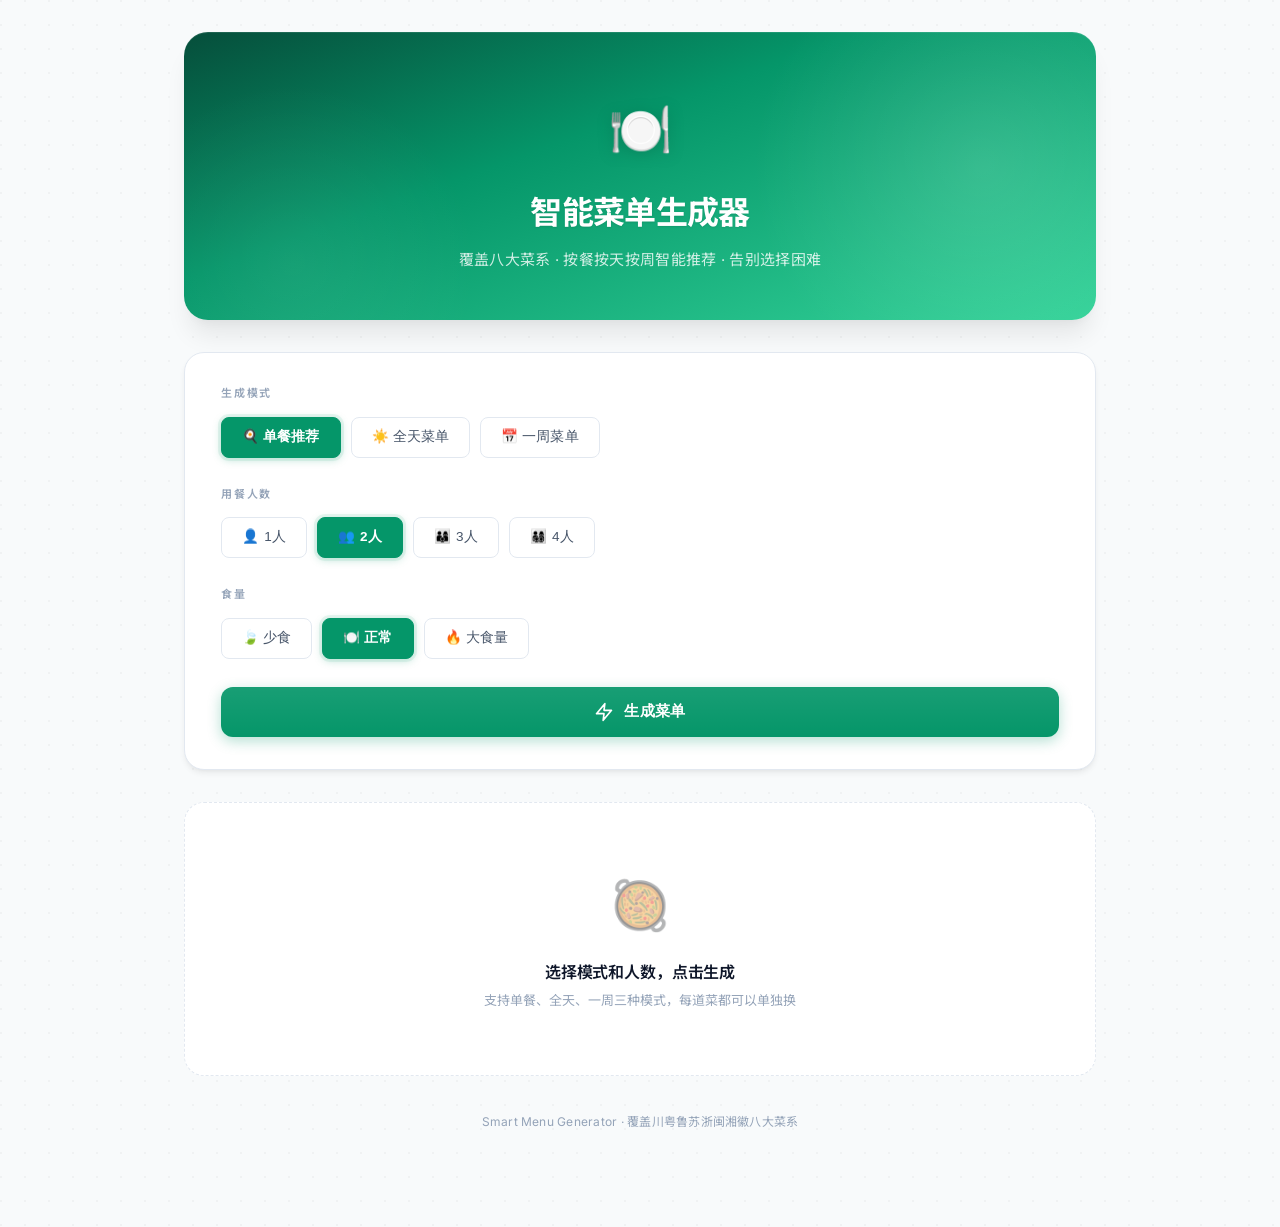
==== frontend-user/index.html @ bfdf1e1b "1713" ====
<!DOCTYPE html>
<html lang="zh-CN">
<head>
  <meta charset="UTF-8">
  <meta name="viewport" content="width=device-width, initial-scale=1.0">
  <meta name="description" content="智能菜单生成器 - 按餐、按天、按周自动生成中式菜单">
  <title>智能菜单生成器 | Smart Menu Generator</title>
  <link rel="icon" href="data:image/svg+xml,<svg xmlns='http://www.w3.org/2000/svg' viewBox='0 0 100 100'><text y='.9em' font-size='90'>🍽️</text></svg>">
  <link rel="stylesheet" href="css/style.css">
</head>
<body>

  <!-- Toast 容器 -->
  <div id="toast-container" role="alert" aria-live="polite"></div>

  <div class="app-container">

    <!-- 头部 -->
    <header class="app-header">
      <div class="app-logo">🍽️</div>
      <h1 class="app-title">智能菜单生成器</h1>
      <p class="app-subtitle">覆盖八大菜系 · 按餐按天按周智能推荐 · 告别选择困难</p>
    </header>

    <!-- 控制面板 -->
    <section class="control-panel" aria-label="菜单设置">

      <!-- 生成模式 -->
      <div class="control-group">
        <label class="control-label">生成模式</label>
        <div class="btn-group" role="radiogroup" aria-label="选择生成模式">
          <button class="mode-btn" data-mode="meal" role="radio" aria-checked="false">
            🍳 单餐推荐
          </button>
          <button class="mode-btn" data-mode="day" role="radio" aria-checked="false">
            ☀️ 全天菜单
          </button>
          <button class="mode-btn" data-mode="week" role="radio" aria-checked="false">
            📅 一周菜单
          </button>
        </div>
      </div>

      <!-- 用餐人数 -->
      <div class="control-group">
        <label class="control-label">用餐人数</label>
        <div class="btn-group" role="radiogroup" aria-label="选择用餐人数">
          <button class="people-btn" data-people="1" role="radio" aria-checked="false">
            <span class="people-icon">👤</span>1人
          </button>
          <button class="people-btn" data-people="2" role="radio" aria-checked="false">
            <span class="people-icon">👥</span>2人
          </button>
          <button class="people-btn" data-people="3" role="radio" aria-checked="false">
            <span class="people-icon">👨‍👩‍👦</span>3人
          </button>
          <button class="people-btn" data-people="4" role="radio" aria-checked="false">
            <span class="people-icon">👨‍👩‍👧‍👦</span>4人
          </button>
        </div>
      </div>

      <!-- 食量选择 -->
      <div class="control-group">
        <label class="control-label">食量</label>
        <div class="btn-group" role="radiogroup" aria-label="选择食量">
          <button class="appetite-btn" data-appetite="small" role="radio" aria-checked="false">
            🍃 少食
          </button>
          <button class="appetite-btn" data-appetite="normal" role="radio" aria-checked="false">
            🍽️ 正常
          </button>
          <button class="appetite-btn" data-appetite="large" role="radio" aria-checked="false">
            🔥 大食量
          </button>
        </div>
      </div>

      <!-- 生成按钮 -->
      <div class="control-group">
        <button class="btn-generate" id="btn-generate" aria-label="生成菜单">
          <svg width="20" height="20" viewBox="0 0 24 24" fill="none" stroke="currentColor" stroke-width="2" stroke-linecap="round" stroke-linejoin="round">
            <polygon points="13 2 3 14 12 14 11 22 21 10 12 10 13 2"/>
          </svg>
          生成菜单
        </button>
      </div>

    </section>

    <!-- 结果区域 -->
    <main id="result-area" aria-label="菜单结果">
      <div class="empty-state">
        <div class="empty-state-icon">🥘</div>
        <div class="empty-state-title">选择模式和人数，点击生成</div>
        <div class="empty-state-desc">支持单餐、全天、一周三种模式，每道菜都可以单独换</div>
      </div>
    </main>

    <!-- 页脚 -->
    <footer class="app-footer">
      <p>Smart Menu Generator · 覆盖川粤鲁苏浙闽湘徽八大菜系</p>
    </footer>

  </div>

  <!-- JS 模块按依赖顺序加载 -->
  <script src="js/data.js"></script>
  <script src="js/generator.js"></script>
  <script src="js/ui.js"></script>
  <script src="js/app.js"></script>

</body>
</html>
---- frontend-user/css/style.css ----
/* ========================================
   Smart Menu Generator
   Design Language: Linear / Vercel / Notion
   ======================================== */

@import url('https://fonts.googleapis.com/css2?family=Inter:wght@400;500;600;700&family=Noto+Sans+SC:wght@400;500;600;700&display=swap');

:root {
  /* 主色 - 深沉翡翠绿 */
  --color-primary: #059669;
  --color-primary-hover: #047857;
  --color-primary-subtle: rgba(5, 150, 105, 0.08);
  --color-primary-muted: rgba(5, 150, 105, 0.15);

  /* 中性色 */
  --color-bg-base: #f8fafb;
  --color-bg-elevated: #ffffff;
  --color-bg-sunken: #f1f5f9;
  --color-bg-overlay: rgba(255, 255, 255, 0.72);

  /* 文字 */
  --color-text-primary: #0f172a;
  --color-text-secondary: #475569;
  --color-text-tertiary: #94a3b8;
  --color-text-inverse: #ffffff;

  /* 边框 */
  --color-border: #e2e8f0;
  --color-border-subtle: #f1f5f9;
  --color-border-focus: var(--color-primary);

  /* 语义色 */
  --color-success: #10b981;
  --color-error: #f43f5e;
  --color-warning: #f59e0b;
  --color-info: #3b82f6;

  /* 标签色 */
  --color-tag-warm: #fef3c7;
  --color-tag-warm-text: #b45309;
  --color-tag-cool: #e0f2fe;
  --color-tag-cool-text: #0369a1;

  /* 阴影 - 精细分层 */
  --shadow-xs: 0 1px 2px rgba(0, 0, 0, 0.04);
  --shadow-sm: 0 1px 3px rgba(0, 0, 0, 0.06), 0 1px 2px rgba(0, 0, 0, 0.04);
  --shadow-md: 0 4px 6px -1px rgba(0, 0, 0, 0.07), 0 2px 4px -2px rgba(0, 0, 0, 0.05);
  --shadow-lg: 0 10px 15px -3px rgba(0, 0, 0, 0.08), 0 4px 6px -4px rgba(0, 0, 0, 0.04);
  --shadow-xl: 0 20px 25px -5px rgba(0, 0, 0, 0.08), 0 8px 10px -6px rgba(0, 0, 0, 0.04);
  --shadow-glow: 0 0 0 3px var(--color-primary-subtle);
  --shadow-card-hover: 0 8px 25px -5px rgba(0, 0, 0, 0.1), 0 4px 10px -4px rgba(0, 0, 0, 0.06);

  /* 圆角 */
  --radius-sm: 8px;
  --radius-md: 12px;
  --radius-lg: 16px;
  --radius-xl: 20px;
  --radius-2xl: 24px;
  --radius-full: 9999px;

  /* 动效 */
  --ease-out: cubic-bezier(0.16, 1, 0.3, 1);
  --ease-spring: cubic-bezier(0.34, 1.56, 0.64, 1);
  --duration-fast: 150ms;
  --duration-normal: 250ms;
  --duration-slow: 400ms;
}

/* ========================================
   Reset & Base
   ======================================== */

*, *::before, *::after {
  margin: 0;
  padding: 0;
  box-sizing: border-box;
}

html {
  font-size: 16px;
  -webkit-font-smoothing: antialiased;
  -moz-osx-font-smoothing: grayscale;
  text-rendering: optimizeLegibility;
}

body {
  font-family: 'Inter', 'Noto Sans SC', -apple-system, BlinkMacSystemFont,
    'Segoe UI', 'PingFang SC', 'Hiragino Sans GB', 'Microsoft YaHei', sans-serif;
  background: var(--color-bg-base);
  color: var(--color-text-primary);
  line-height: 1.6;
  min-height: 100vh;
  /* 微妙的网格纹理背景 */
  background-image:
    radial-gradient(circle at 1px 1px, rgba(0,0,0,0.03) 1px, transparent 0);
  background-size: 24px 24px;
}

/* ========================================
   Layout
   ======================================== */

.app-container {
  max-width: 960px;
  margin: 0 auto;
  padding: 32px 24px 80px;
}

/* ========================================
   Header - Hero 风格
   ======================================== */

.app-header {
  text-align: center;
  padding: 56px 32px 48px;
  background: linear-gradient(160deg, #064e3b 0%, #059669 40%, #34d399 100%);
  border-radius: var(--radius-2xl);
  margin-bottom: 32px;
  box-shadow: var(--shadow-xl), inset 0 1px 0 rgba(255,255,255,0.1);
  position: relative;
  overflow: hidden;
  isolation: isolate;
}

/* 装饰性光晕 */
.app-header::before {
  content: '';
  position: absolute;
  top: -40%;
  right: -15%;
  width: 500px;
  height: 500px;
  background: radial-gradient(circle, rgba(255,255,255,0.12) 0%, transparent 65%);
  border-radius: 50%;
  z-index: 0;
  animation: float 8s ease-in-out infinite;
}

.app-header::after {
  content: '';
  position: absolute;
  bottom: -50%;
  left: -10%;
  width: 400px;
  height: 400px;
  background: radial-gradient(circle, rgba(255,255,255,0.06) 0%, transparent 65%);
  border-radius: 50%;
  z-index: 0;
  animation: float 10s ease-in-out infinite reverse;
}

@keyframes float {
  0%, 100% { transform: translateY(0); }
  50% { transform: translateY(-20px); }
}

.app-logo {
  font-size: 52px;
  margin-bottom: 16px;
  position: relative;
  z-index: 1;
  filter: drop-shadow(0 2px 8px rgba(0,0,0,0.15));
}

.app-title {
  font-size: 32px;
  font-weight: 700;
  color: #fff;
  margin-bottom: 10px;
  letter-spacing: -0.02em;
  position: relative;
  z-index: 1;
  text-shadow: 0 1px 2px rgba(0,0,0,0.1);
}

.app-subtitle {
  font-size: 15px;
  color: rgba(255,255,255,0.8);
  font-weight: 400;
  position: relative;
  z-index: 1;
  letter-spacing: 0.02em;
}

/* ========================================
   Control Panel - 玻璃态卡片
   ======================================== */

.control-panel {
  background: var(--color-bg-elevated);
  border-radius: var(--radius-xl);
  padding: 32px 36px;
  margin-bottom: 32px;
  box-shadow: var(--shadow-md);
  border: 1px solid var(--color-border);
  backdrop-filter: blur(20px);
  -webkit-backdrop-filter: blur(20px);
}

.control-group {
  margin-bottom: 28px;
}

.control-group:last-child {
  margin-bottom: 0;
}

.control-label {
  display: block;
  font-size: 11px;
  font-weight: 600;
  color: var(--color-text-tertiary);
  text-transform: uppercase;
  letter-spacing: 1.8px;
  margin-bottom: 14px;
}

.btn-group {
  display: flex;
  gap: 10px;
  flex-wrap: wrap;
}

/* ========================================
   Toggle Buttons - 精致选择器
   ======================================== */

.mode-btn,
.people-btn,
.appetite-btn {
  padding: 10px 20px;
  border: 1.5px solid var(--color-border);
  border-radius: var(--radius-sm);
  background: var(--color-bg-elevated);
  color: var(--color-text-secondary);
  font-size: 13.5px;
  font-weight: 500;
  cursor: pointer;
  transition:
    background var(--duration-fast) var(--ease-out),
    border-color var(--duration-fast) var(--ease-out),
    color var(--duration-fast) var(--ease-out),
    box-shadow var(--duration-fast) var(--ease-out),
    transform var(--duration-fast) var(--ease-out);
  user-select: none;
  position: relative;
  letter-spacing: 0.01em;
  line-height: 1.4;
}

.mode-btn:hover,
.people-btn:hover,
.appetite-btn:hover {
  border-color: var(--color-primary);
  color: var(--color-primary);
  background: var(--color-primary-subtle);
  transform: translateY(-1px);
  box-shadow: var(--shadow-sm);
}

.mode-btn:active,
.people-btn:active,
.appetite-btn:active {
  transform: translateY(0);
}

.mode-btn.active,
.people-btn.active,
.appetite-btn.active {
  border-color: var(--color-primary);
  background: var(--color-primary);
  color: var(--color-text-inverse);
  box-shadow: 0 2px 8px rgba(5, 150, 105, 0.25), var(--shadow-glow);
  font-weight: 600;
}

.mode-btn.active:hover,
.people-btn.active:hover,
.appetite-btn.active:hover {
  background: var(--color-primary-hover);
  border-color: var(--color-primary-hover);
  color: var(--color-text-inverse);
  transform: translateY(-1px);
}

.people-btn .people-icon {
  margin-right: 5px;
}

/* ========================================
   Generate Button - CTA
   ======================================== */

.btn-generate {
  display: flex;
  align-items: center;
  justify-content: center;
  gap: 10px;
  width: 100%;
  padding: 15px 32px;
  background: var(--color-primary);
  color: var(--color-text-inverse);
  border: none;
  border-radius: var(--radius-md);
  font-size: 15px;
  font-weight: 600;
  cursor: pointer;
  transition:
    background var(--duration-fast) var(--ease-out),
    transform var(--duration-fast) var(--ease-out),
    box-shadow var(--duration-normal) var(--ease-out);
  box-shadow: 0 4px 14px rgba(5, 150, 105, 0.3);
  letter-spacing: 0.02em;
  margin-top: 4px;
  position: relative;
  overflow: hidden;
}

.btn-generate::before {
  content: '';
  position: absolute;
  inset: 0;
  background: linear-gradient(180deg, rgba(255,255,255,0.08) 0%, transparent 100%);
  pointer-events: none;
}

.btn-generate:hover {
  background: var(--color-primary-hover);
  transform: translateY(-2px);
  box-shadow: 0 8px 25px rgba(5, 150, 105, 0.35);
}

.btn-generate:active {
  transform: translateY(0);
  box-shadow: 0 2px 8px rgba(5, 150, 105, 0.25);
}

.btn-generate.btn-loading {
  opacity: 0.75;
  cursor: not-allowed;
  transform: none !important;
  box-shadow: 0 4px 14px rgba(5, 150, 105, 0.2);
}

.btn-spinner {
  display: inline-block;
  width: 16px;
  height: 16px;
  border: 2px solid rgba(255,255,255,0.25);
  border-top-color: #fff;
  border-radius: 50%;
  animation: spin 0.6s linear infinite;
}

@keyframes spin {
  to { transform: rotate(360deg); }
}

/* ========================================
   Result Area
   ======================================== */

#result-area {
  min-height: 80px;
}

.result-fade-in {
  animation: fadeInUp var(--duration-slow) var(--ease-out);
}

@keyframes fadeInUp {
  from { opacity: 0; transform: translateY(12px); }
  to { opacity: 1; transform: translateY(0); }
}

/* ========================================
   Day Section (周模式)
   ======================================== */

.day-section {
  margin-bottom: 36px;
}

.day-title {
  font-size: 17px;
  font-weight: 700;
  color: var(--color-text-primary);
  padding: 14px 22px;
  background: linear-gradient(135deg, var(--color-primary-subtle) 0%, rgba(52, 211, 153, 0.06) 100%);
  border-radius: var(--radius-md);
  margin-bottom: 16px;
  border-left: 3px solid var(--color-primary);
  letter-spacing: -0.01em;
}

/* ========================================
   Meal Section - 餐次卡片
   ======================================== */

.meal-section {
  background: var(--color-bg-elevated);
  border-radius: var(--radius-lg);
  padding: 24px 28px;
  margin-bottom: 16px;
  box-shadow: var(--shadow-sm);
  border: 1px solid var(--color-border);
  transition: box-shadow var(--duration-normal) var(--ease-out);
}

.meal-section:hover {
  box-shadow: var(--shadow-md);
}

.meal-title {
  font-size: 14px;
  font-weight: 600;
  color: var(--color-text-primary);
  margin-bottom: 18px;
  padding-bottom: 14px;
  border-bottom: 1px solid var(--color-border-subtle);
  display: flex;
  align-items: center;
  gap: 8px;
  letter-spacing: -0.01em;
}

.meal-title::before {
  content: '🕐';
  font-size: 16px;
}

/* ========================================
   Food Grid
   ======================================== */

.food-grid {
  display: grid;
  grid-template-columns: repeat(auto-fill, minmax(195px, 1fr));
  gap: 12px;
}

/* ========================================
   Food Card - 精致卡片
   ======================================== */

.food-item {
  background: var(--color-bg-sunken);
  border-radius: var(--radius-md);
  padding: 16px;
  border: 1px solid var(--color-border-subtle);
  transition:
    border-color var(--duration-fast) var(--ease-out),
    box-shadow var(--duration-normal) var(--ease-out),
    transform var(--duration-fast) var(--ease-out);
  position: relative;
  overflow: hidden;
}

.food-item:hover {
  border-color: var(--color-border);
  box-shadow: var(--shadow-card-hover);
  transform: translateY(-3px);
}

.food-item-header {
  display: flex;
  align-items: center;
  justify-content: space-between;
  margin-bottom: 10px;
}

.food-icon {
  font-size: 22px;
  line-height: 1;
}

.food-type-badge {
  font-size: 10px;
  font-weight: 600;
  color: var(--color-primary);
  background: var(--color-primary-muted);
  padding: 3px 8px;
  border-radius: var(--radius-full);
  letter-spacing: 0.5px;
  text-transform: uppercase;
}

.food-name {
  font-size: 15px;
  font-weight: 600;
  color: var(--color-text-primary);
  margin-bottom: 10px;
  line-height: 1.3;
  letter-spacing: -0.01em;
}

.food-meta {
  display: flex;
  flex-wrap: wrap;
  gap: 5px;
  align-items: center;
}

.food-cuisine {
  font-size: 11px;
  color: var(--color-text-tertiary);
  background: var(--color-bg-elevated);
  padding: 2px 8px;
  border-radius: var(--radius-full);
  border: 1px solid var(--color-border-subtle);
  font-weight: 500;
}

.food-tag {
  font-size: 10px;
  color: var(--color-tag-warm-text);
  background: var(--color-tag-warm);
  padding: 2px 7px;
  border-radius: var(--radius-full);
  font-weight: 500;
}

/* ========================================
   Replace Button - 微交互
   ======================================== */

.btn-replace {
  position: absolute;
  top: 12px;
  right: 12px;
  width: 28px;
  height: 28px;
  border: none;
  border-radius: var(--radius-full);
  background: var(--color-bg-elevated);
  color: var(--color-text-tertiary);
  cursor: pointer;
  display: flex;
  align-items: center;
  justify-content: center;
  transition:
    background var(--duration-fast) var(--ease-out),
    color var(--duration-fast) var(--ease-out),
    transform var(--duration-normal) var(--ease-spring),
    opacity var(--duration-fast) var(--ease-out),
    box-shadow var(--duration-fast) var(--ease-out);
  box-shadow: var(--shadow-xs);
  opacity: 0;
}

.food-item:hover .btn-replace {
  opacity: 1;
}

.btn-replace:hover {
  background: var(--color-primary);
  color: var(--color-text-inverse);
  transform: rotate(180deg);
  box-shadow: var(--shadow-md);
}

.btn-replace:active {
  transform: rotate(180deg) scale(0.92);
}

/* Card animations */
.food-item-exit {
  animation: cardExit 200ms var(--ease-out) forwards;
}

.food-item-enter {
  animation: cardEnter 300ms var(--ease-spring);
}

@keyframes cardExit {
  to { opacity: 0; transform: scale(0.92) translateY(4px); }
}

@keyframes cardEnter {
  from { opacity: 0; transform: scale(0.92) translateY(4px); }
  to { opacity: 1; transform: scale(1) translateY(0); }
}

/* ========================================
   Toast - 精致通知
   ======================================== */

#toast-container {
  position: fixed;
  top: 20px;
  right: 20px;
  z-index: 9999;
  display: flex;
  flex-direction: column;
  gap: 8px;
  pointer-events: none;
}

.toast {
  display: flex;
  align-items: center;
  gap: 10px;
  padding: 12px 18px;
  border-radius: var(--radius-md);
  background: var(--color-bg-elevated);
  box-shadow: var(--shadow-xl);
  font-size: 13px;
  font-weight: 500;
  color: var(--color-text-primary);
  transform: translateX(calc(100% + 24px));
  transition:
    transform 350ms var(--ease-out),
    opacity 300ms var(--ease-out);
  pointer-events: auto;
  border: 1px solid var(--color-border);
  backdrop-filter: blur(12px);
  -webkit-backdrop-filter: blur(12px);
  max-width: 340px;
}

.toast-success { border-left: 3px solid var(--color-success); }
.toast-error { border-left: 3px solid var(--color-error); }
.toast-info { border-left: 3px solid var(--color-info); }

.toast-show { transform: translateX(0); }

.toast-hide {
  opacity: 0;
  transform: translateX(calc(100% + 24px));
}

.toast-icon {
  width: 20px;
  height: 20px;
  border-radius: var(--radius-full);
  display: flex;
  align-items: center;
  justify-content: center;
  font-size: 11px;
  font-weight: 700;
  flex-shrink: 0;
}

.toast-success .toast-icon { background: rgba(16, 185, 129, 0.12); color: var(--color-success); }
.toast-error .toast-icon { background: rgba(244, 63, 94, 0.12); color: var(--color-error); }
.toast-info .toast-icon { background: rgba(59, 130, 246, 0.12); color: var(--color-info); }

.toast-text { flex: 1; line-height: 1.4; }

/* ========================================
   Empty State
   ======================================== */

.empty-state {
  text-align: center;
  padding: 64px 24px;
  background: var(--color-bg-elevated);
  border-radius: var(--radius-xl);
  border: 1.5px dashed var(--color-border);
}

.empty-state-icon {
  font-size: 48px;
  margin-bottom: 16px;
  opacity: 0.5;
}

.empty-state-title {
  font-size: 16px;
  font-weight: 600;
  color: var(--color-text-primary);
  margin-bottom: 6px;
  letter-spacing: -0.01em;
}

.empty-state-desc {
  font-size: 13px;
  color: var(--color-text-tertiary);
  line-height: 1.5;
}

/* ========================================
   Footer
   ======================================== */

.app-footer {
  text-align: center;
  padding: 36px 20px 16px;
  color: var(--color-text-tertiary);
  font-size: 12px;
  letter-spacing: 0.02em;
}

/* ========================================
   Responsive - 移动端适配
   ======================================== */

@media (max-width: 640px) {
  .app-container {
    padding: 16px 14px 48px;
  }

  .app-header {
    padding: 36px 20px 32px;
    border-radius: var(--radius-lg);
    margin-bottom: 20px;
  }

  .app-logo { font-size: 40px; }

  .app-title {
    font-size: 24px;
  }

  .app-subtitle {
    font-size: 13px;
  }

  .control-panel {
    padding: 22px 18px;
    border-radius: var(--radius-lg);
    margin-bottom: 20px;
  }

  .btn-group {
    gap: 8px;
  }

  .mode-btn,
  .people-btn,
  .appetite-btn {
    padding: 9px 14px;
    font-size: 13px;
  }

  .btn-generate {
    padding: 14px 24px;
    font-size: 14px;
  }

  .food-grid {
    grid-template-columns: 1fr 1fr;
    gap: 10px;
  }

  .food-item {
    padding: 14px;
  }

  .food-name {
    font-size: 14px;
  }

  .btn-replace {
    opacity: 1;
  }

  .meal-section {
    padding: 18px 16px;
    margin-bottom: 12px;
    border-radius: var(--radius-md);
  }

  .day-title {
    font-size: 15px;
    padding: 12px 16px;
  }

  #toast-container {
    top: 12px;
    right: 12px;
    left: 12px;
  }

  .toast {
    font-size: 12px;
    padding: 10px 14px;
    max-width: 100%;
  }
}

@media (max-width: 380px) {
  .food-grid {
    grid-template-columns: 1fr;
  }

  .btn-group {
    gap: 6px;
  }

  .mode-btn,
  .people-btn,
  .appetite-btn {
    padding: 8px 12px;
    font-size: 12px;
  }
}

/* ========================================
   Focus States - 无障碍
   ======================================== */

.mode-btn:focus-visible,
.people-btn:focus-visible,
.appetite-btn:focus-visible,
.btn-generate:focus-visible,
.btn-replace:focus-visible {
  outline: 2px solid var(--color-primary);
  outline-offset: 2px;
}

/* ========================================
   Reduced Motion
   ======================================== */

@media (prefers-reduced-motion: reduce) {
  *, *::before, *::after {
    animation-duration: 0.01ms !important;
    transition-duration: 0.01ms !important;
  }
}
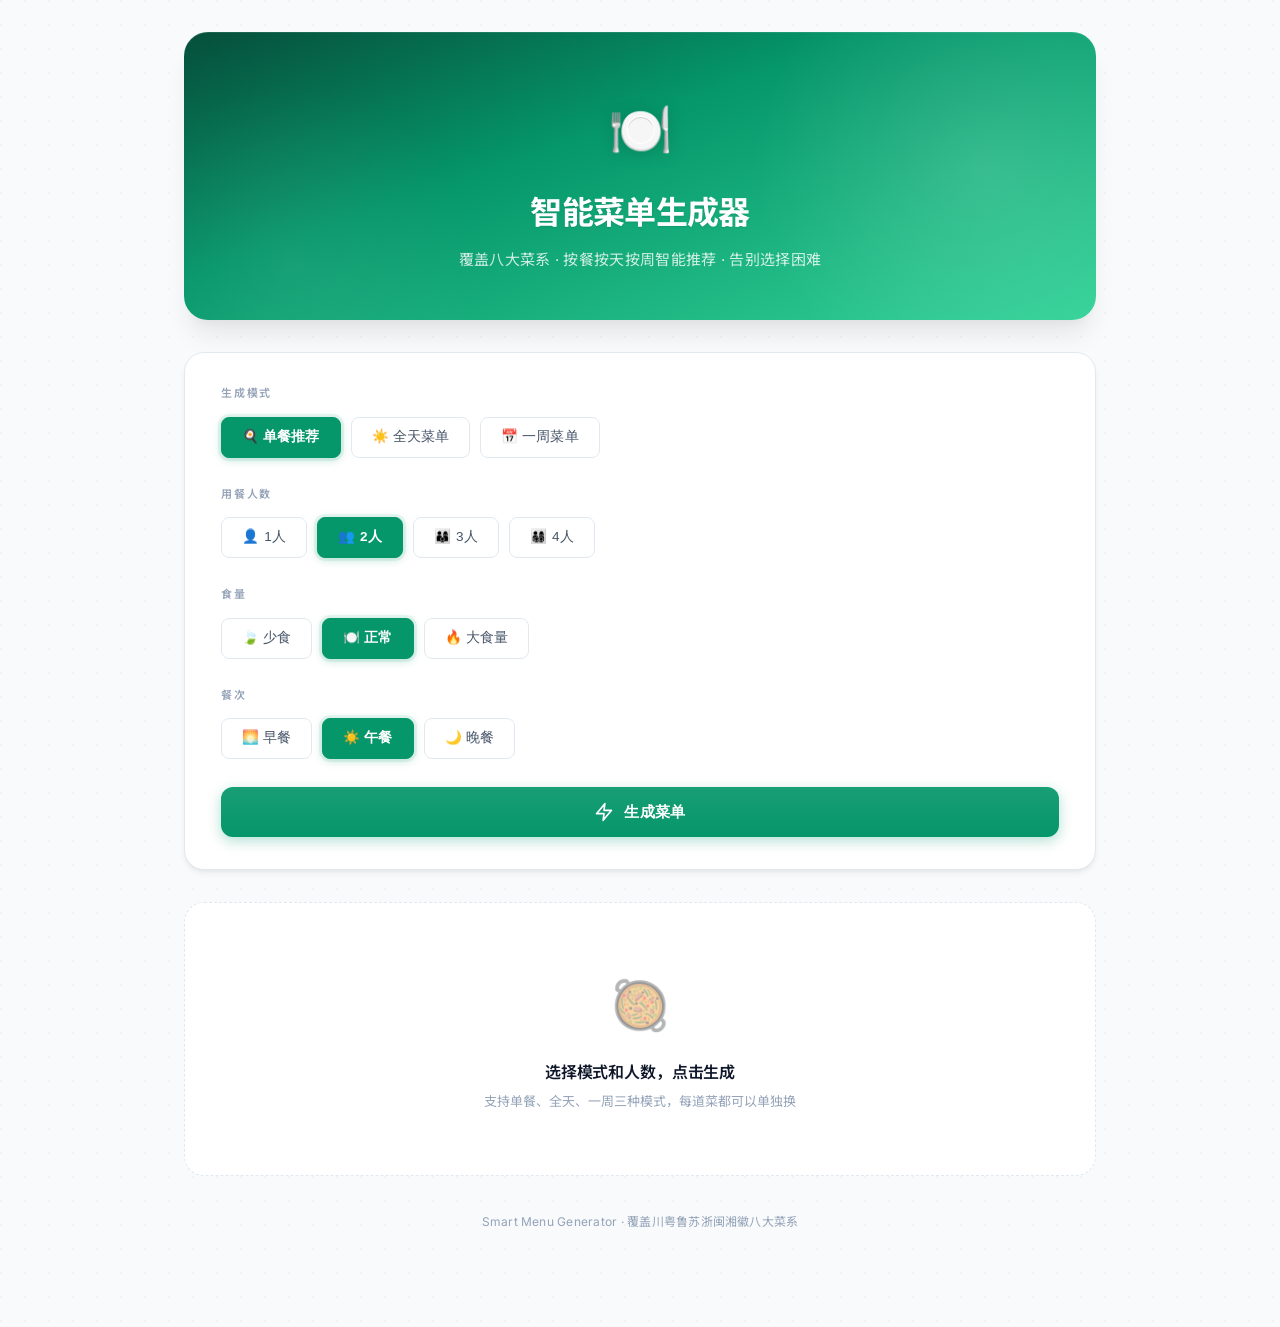
==== commit dbc46f5b: "fix" ====
--- a/frontend-user/index.html
+++ b/frontend-user/index.html
@@ -76,6 +76,22 @@
         </div>
       </div>
 
+      <!-- 餐次选择（仅单餐模式可见） -->
+      <div class="control-group" id="meal-type-group" style="display:none;">
+        <label class="control-label">餐次</label>
+        <div class="btn-group" role="radiogroup" aria-label="选择餐次">
+          <button class="meal-type-btn" data-meal-type="早餐" role="radio" aria-checked="false">
+            🌅 早餐
+          </button>
+          <button class="meal-type-btn" data-meal-type="午餐" role="radio" aria-checked="true">
+            ☀️ 午餐
+          </button>
+          <button class="meal-type-btn" data-meal-type="晚餐" role="radio" aria-checked="false">
+            🌙 晚餐
+          </button>
+        </div>
+      </div>
+
       <!-- 生成按钮 -->
       <div class="control-group">
         <button class="btn-generate" id="btn-generate" aria-label="生成菜单">
--- a/frontend-user/css/style.css
+++ b/frontend-user/css/style.css
@@ -227,7 +227,8 @@
 
 .mode-btn,
 .people-btn,
-.appetite-btn {
+.appetite-btn,
+.meal-type-btn {
   padding: 10px 20px;
   border: 1.5px solid var(--color-border);
   border-radius: var(--radius-sm);
@@ -250,7 +251,8 @@
 
 .mode-btn:hover,
 .people-btn:hover,
-.appetite-btn:hover {
+.appetite-btn:hover,
+.meal-type-btn:hover {
   border-color: var(--color-primary);
   color: var(--color-primary);
   background: var(--color-primary-subtle);
@@ -260,13 +262,15 @@
 
 .mode-btn:active,
 .people-btn:active,
-.appetite-btn:active {
+.appetite-btn:active,
+.meal-type-btn:active {
   transform: translateY(0);
 }
 
 .mode-btn.active,
 .people-btn.active,
-.appetite-btn.active {
+.appetite-btn.active,
+.meal-type-btn.active {
   border-color: var(--color-primary);
   background: var(--color-primary);
   color: var(--color-text-inverse);
@@ -276,7 +280,8 @@
 
 .mode-btn.active:hover,
 .people-btn.active:hover,
-.appetite-btn.active:hover {
+.appetite-btn.active:hover,
+.meal-type-btn.active:hover {
   background: var(--color-primary-hover);
   border-color: var(--color-primary-hover);
   color: var(--color-text-inverse);
@@ -526,7 +531,7 @@
 
 .btn-replace {
   position: absolute;
-  top: 12px;
+  bottom: 12px;
   right: 12px;
   width: 28px;
   height: 28px;
@@ -728,7 +733,8 @@
 
   .mode-btn,
   .people-btn,
-  .appetite-btn {
+  .appetite-btn,
+  .meal-type-btn {
     padding: 9px 14px;
     font-size: 13px;
   }
@@ -790,7 +796,8 @@
 
   .mode-btn,
   .people-btn,
-  .appetite-btn {
+  .appetite-btn,
+  .meal-type-btn {
     padding: 8px 12px;
     font-size: 12px;
   }
@@ -803,6 +810,7 @@
 .mode-btn:focus-visible,
 .people-btn:focus-visible,
 .appetite-btn:focus-visible,
+.meal-type-btn:focus-visible,
 .btn-generate:focus-visible,
 .btn-replace:focus-visible {
   outline: 2px solid var(--color-primary);
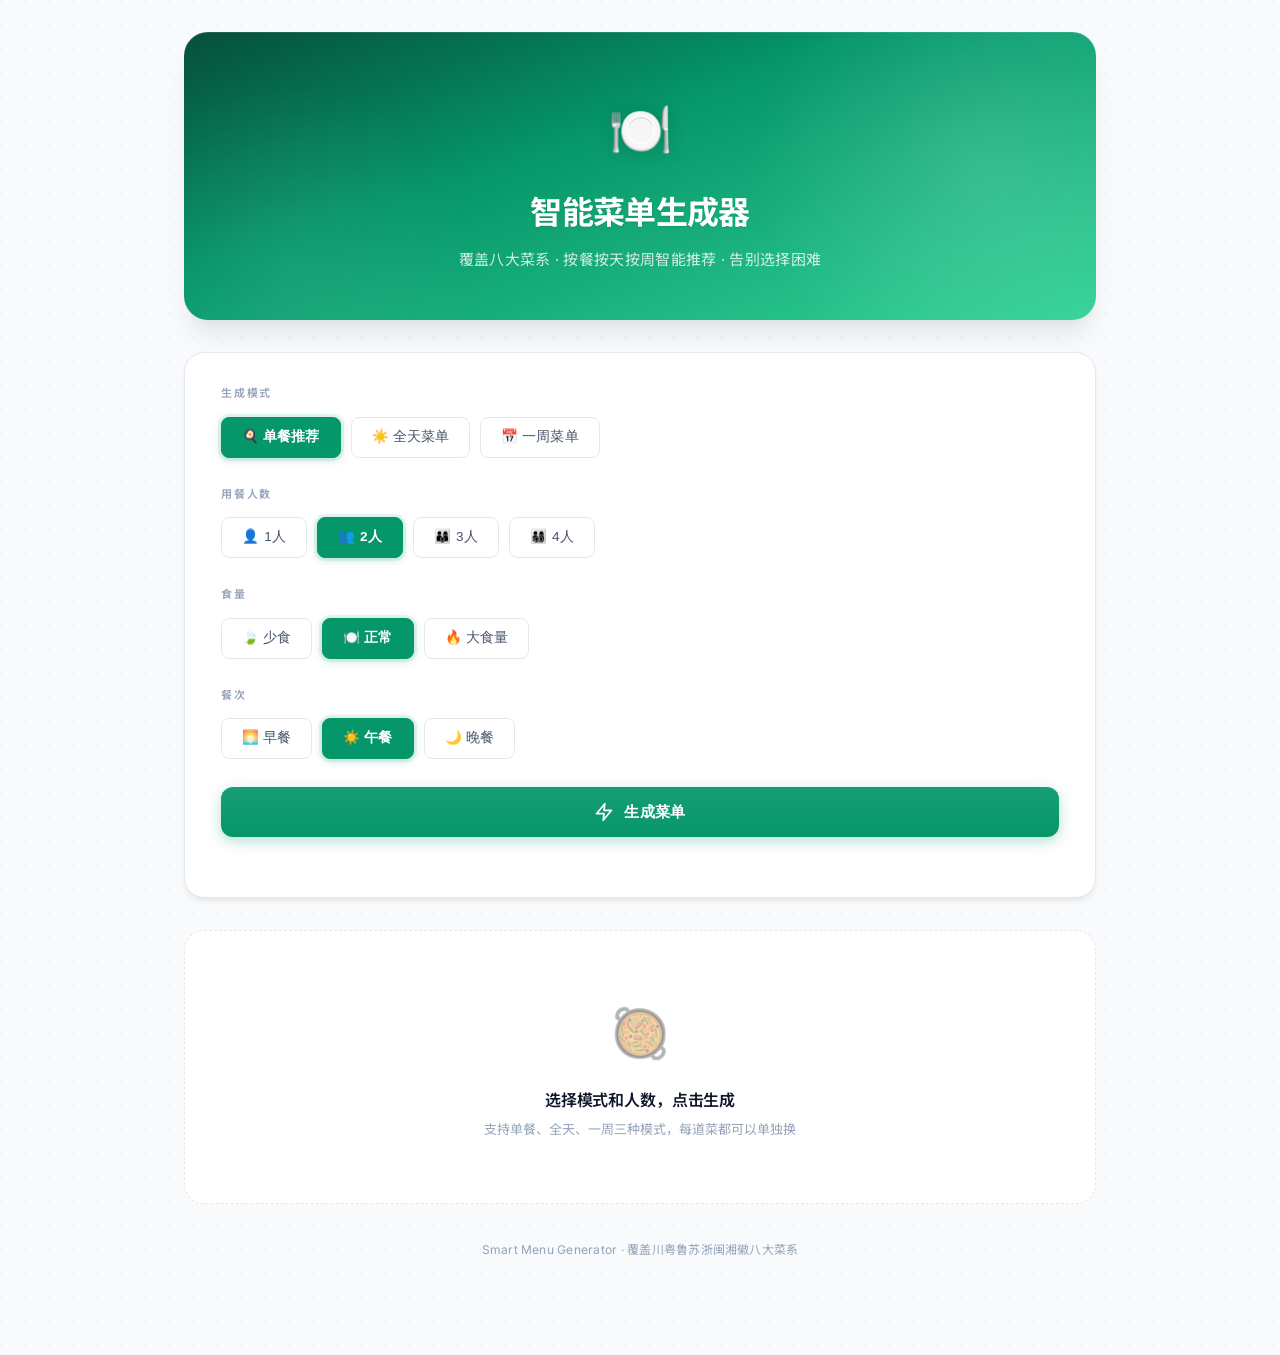
==== commit 04bf0045: "feat: 增加导出功能" ====
--- a/frontend-user/index.html
+++ b/frontend-user/index.html
@@ -102,6 +102,22 @@
         </button>
       </div>
 
+      <!-- 导出按钮组 -->
+      <div class="control-group" id="export-group" style="display:none;">
+        <label class="control-label">导出菜单</label>
+        <div class="btn-group" role="group" aria-label="导出菜单">
+          <button class="export-btn" id="btn-export-txt" aria-label="导出为文本">
+            📄 导出TXT
+          </button>
+          <button class="export-btn" id="btn-export-md" aria-label="导出为Markdown">
+            📋 导出MD
+          </button>
+          <button class="export-btn" id="btn-print" aria-label="打印菜单">
+            🖨️ 打印
+          </button>
+        </div>
+      </div>
+
     </section>
 
     <!-- 结果区域 -->
--- a/frontend-user/css/style.css
+++ b/frontend-user/css/style.css
@@ -821,6 +821,121 @@
    Reduced Motion
    ======================================== */
 
+/* ========================================
+   Export Buttons - 导出按钮样式
+   ======================================== */
+
+.export-btn {
+  padding: 10px 18px;
+  border: 1.5px solid var(--color-border);
+  border-radius: var(--radius-sm);
+  background: var(--color-bg-elevated);
+  color: var(--color-text-secondary);
+  font-size: 13.5px;
+  font-weight: 500;
+  cursor: pointer;
+  transition:
+    background var(--duration-fast) var(--ease-out),
+    border-color var(--duration-fast) var(--ease-out),
+    color var(--duration-fast) var(--ease-out),
+    box-shadow var(--duration-fast) var(--ease-out),
+    transform var(--duration-fast) var(--ease-out);
+  user-select: none;
+  position: relative;
+  letter-spacing: 0.01em;
+  line-height: 1.4;
+}
+
+.export-btn:hover {
+  border-color: var(--color-primary);
+  color: var(--color-primary);
+  background: var(--color-primary-subtle);
+  transform: translateY(-1px);
+  box-shadow: var(--shadow-sm);
+}
+
+.export-btn:active {
+  transform: translateY(0);
+}
+
+.export-btn:focus-visible {
+  outline: 2px solid var(--color-primary);
+  outline-offset: 2px;
+}
+
+/* ========================================
+   Print Styles - 打印样式
+   ======================================== */
+
+@media print {
+  * {
+    -webkit-print-color-adjust: exact !important;
+    print-color-adjust: exact !important;
+  }
+
+  body {
+    background: #ffffff;
+    background-image: none;
+    margin: 0;
+    padding: 20px;
+  }
+
+  .app-container {
+    max-width: 100%;
+    padding: 0;
+    margin: 0;
+  }
+
+  .app-header,
+  .control-panel,
+  .app-footer,
+  .btn-replace,
+  #toast-container,
+  .empty-state {
+    display: none !important;
+  }
+
+  #result-area {
+    display: block !important;
+  }
+
+  .day-section {
+    page-break-inside: avoid;
+    margin-bottom: 24px;
+  }
+
+  .day-title {
+    border: 1px solid #e2e8f0;
+    background: #f8fafb;
+  }
+
+  .meal-section {
+    box-shadow: none;
+    border: 1px solid #e2e8f0;
+    page-break-inside: avoid;
+    background: #ffffff;
+  }
+
+  .food-item {
+    box-shadow: none;
+    border: 1px solid #f1f5f9;
+    background: #f8fafb;
+  }
+
+  .result-fade-in {
+    animation: none !important;
+  }
+
+  .food-type-badge {
+    border: 1px solid rgba(5, 150, 105, 0.15);
+  }
+
+  .food-cuisine,
+  .food-tag {
+    border: 1px solid #f1f5f9;
+  }
+}
+
 @media (prefers-reduced-motion: reduce) {
   *, *::before, *::after {
     animation-duration: 0.01ms !important;
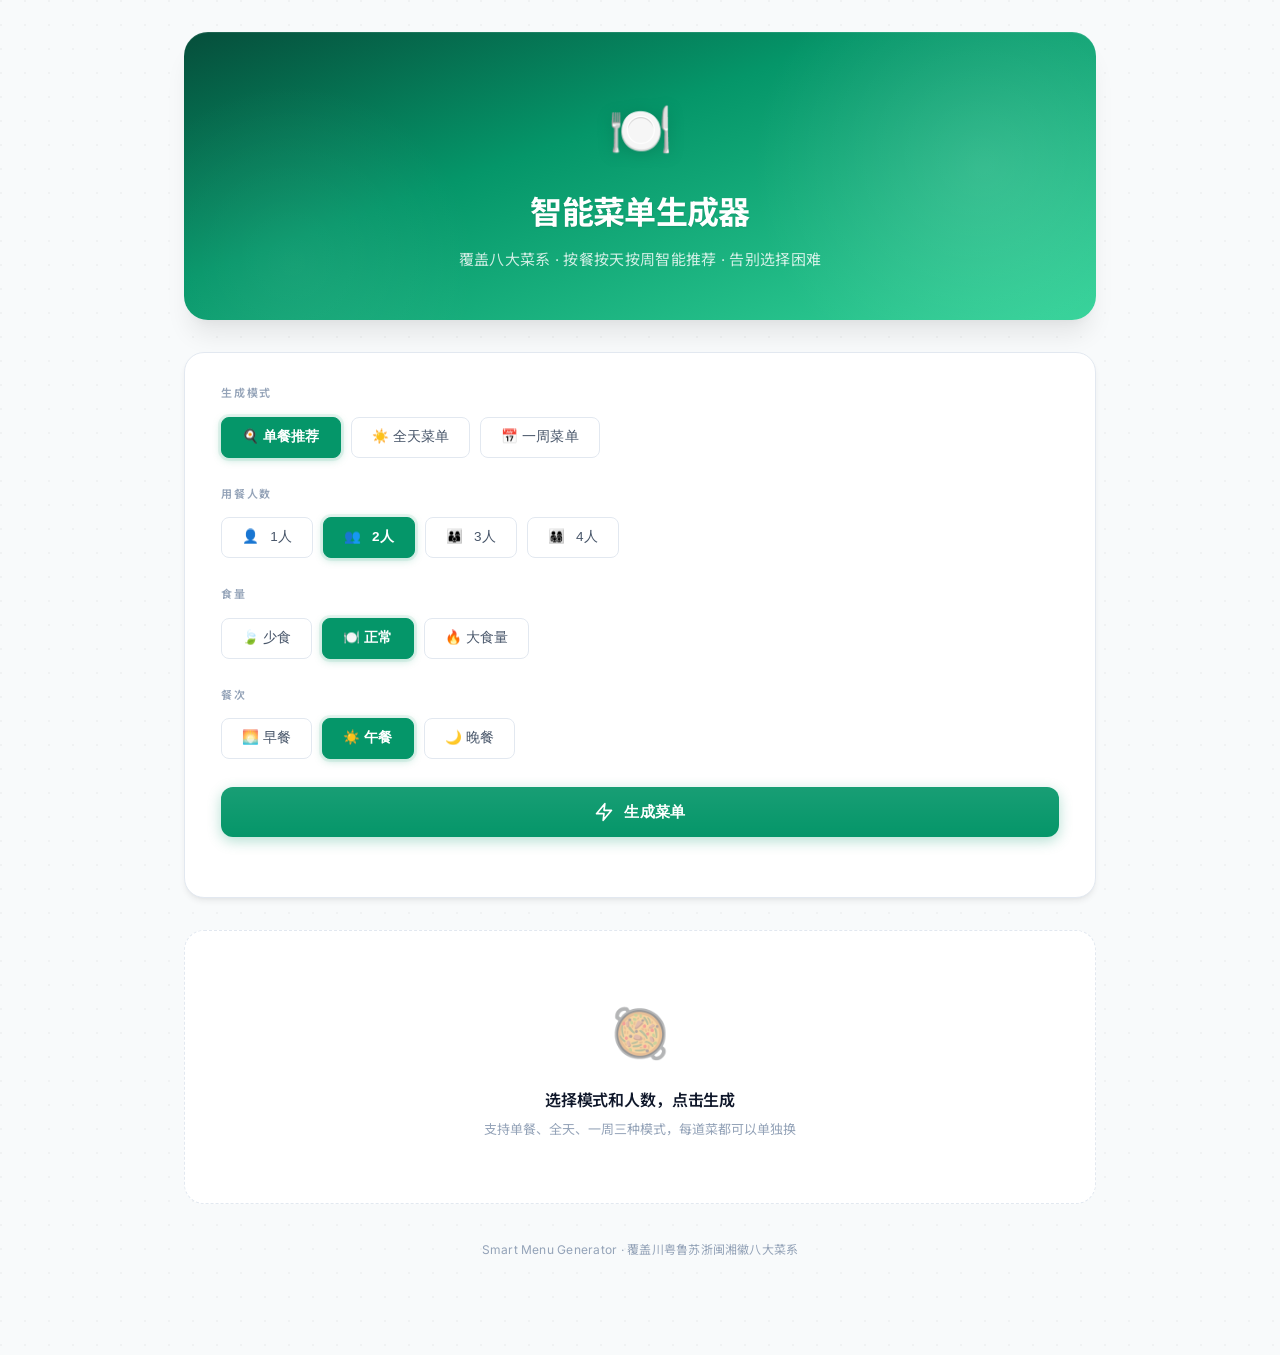
==== commit 6f1114b4: "feat: 增加导出功能" ====
--- a/frontend-user/index.html
+++ b/frontend-user/index.html
@@ -106,14 +106,14 @@
       <div class="control-group" id="export-group" style="display:none;">
         <label class="control-label">导出菜单</label>
         <div class="btn-group" role="group" aria-label="导出菜单">
-          <button class="export-btn" id="btn-export-txt" aria-label="导出为文本">
-            📄 导出TXT
+          <button class="btn-export" data-format="txt" aria-label="导出为TXT">
+            📄 TXT
           </button>
-          <button class="export-btn" id="btn-export-md" aria-label="导出为Markdown">
-            📋 导出MD
+          <button class="btn-export" data-format="md" aria-label="导出为Markdown">
+            📝 Markdown
           </button>
-          <button class="export-btn" id="btn-print" aria-label="打印菜单">
-            🖨️ 打印
+          <button class="btn-export" data-format="json" aria-label="导出为JSON">
+            📊 JSON
           </button>
         </div>
       </div>
--- a/frontend-user/css/style.css
+++ b/frontend-user/css/style.css
@@ -228,7 +228,8 @@
 .mode-btn,
 .people-btn,
 .appetite-btn,
-.meal-type-btn {
+.meal-type-btn,
+.btn-export {
   padding: 10px 20px;
   border: 1.5px solid var(--color-border);
   border-radius: var(--radius-sm);
@@ -247,12 +248,16 @@
   position: relative;
   letter-spacing: 0.01em;
   line-height: 1.4;
+  display: flex;
+  align-items: center;
+  gap: 6px;
 }
 
 .mode-btn:hover,
 .people-btn:hover,
 .appetite-btn:hover,
-.meal-type-btn:hover {
+.meal-type-btn:hover,
+.btn-export:hover {
   border-color: var(--color-primary);
   color: var(--color-primary);
   background: var(--color-primary-subtle);
@@ -263,7 +268,8 @@
 .mode-btn:active,
 .people-btn:active,
 .appetite-btn:active,
-.meal-type-btn:active {
+.meal-type-btn:active,
+.btn-export:active {
   transform: translateY(0);
 }
 
@@ -734,7 +740,8 @@
   .mode-btn,
   .people-btn,
   .appetite-btn,
-  .meal-type-btn {
+  .meal-type-btn,
+  .btn-export {
     padding: 9px 14px;
     font-size: 13px;
   }
@@ -797,7 +804,8 @@
   .mode-btn,
   .people-btn,
   .appetite-btn,
-  .meal-type-btn {
+  .meal-type-btn,
+  .btn-export {
     padding: 8px 12px;
     font-size: 12px;
   }
@@ -811,6 +819,7 @@
 .people-btn:focus-visible,
 .appetite-btn:focus-visible,
 .meal-type-btn:focus-visible,
+.btn-export:focus-visible,
 .btn-generate:focus-visible,
 .btn-replace:focus-visible {
   outline: 2px solid var(--color-primary);
@@ -821,121 +830,6 @@
    Reduced Motion
    ======================================== */
 
-/* ========================================
-   Export Buttons - 导出按钮样式
-   ======================================== */
-
-.export-btn {
-  padding: 10px 18px;
-  border: 1.5px solid var(--color-border);
-  border-radius: var(--radius-sm);
-  background: var(--color-bg-elevated);
-  color: var(--color-text-secondary);
-  font-size: 13.5px;
-  font-weight: 500;
-  cursor: pointer;
-  transition:
-    background var(--duration-fast) var(--ease-out),
-    border-color var(--duration-fast) var(--ease-out),
-    color var(--duration-fast) var(--ease-out),
-    box-shadow var(--duration-fast) var(--ease-out),
-    transform var(--duration-fast) var(--ease-out);
-  user-select: none;
-  position: relative;
-  letter-spacing: 0.01em;
-  line-height: 1.4;
-}
-
-.export-btn:hover {
-  border-color: var(--color-primary);
-  color: var(--color-primary);
-  background: var(--color-primary-subtle);
-  transform: translateY(-1px);
-  box-shadow: var(--shadow-sm);
-}
-
-.export-btn:active {
-  transform: translateY(0);
-}
-
-.export-btn:focus-visible {
-  outline: 2px solid var(--color-primary);
-  outline-offset: 2px;
-}
-
-/* ========================================
-   Print Styles - 打印样式
-   ======================================== */
-
-@media print {
-  * {
-    -webkit-print-color-adjust: exact !important;
-    print-color-adjust: exact !important;
-  }
-
-  body {
-    background: #ffffff;
-    background-image: none;
-    margin: 0;
-    padding: 20px;
-  }
-
-  .app-container {
-    max-width: 100%;
-    padding: 0;
-    margin: 0;
-  }
-
-  .app-header,
-  .control-panel,
-  .app-footer,
-  .btn-replace,
-  #toast-container,
-  .empty-state {
-    display: none !important;
-  }
-
-  #result-area {
-    display: block !important;
-  }
-
-  .day-section {
-    page-break-inside: avoid;
-    margin-bottom: 24px;
-  }
-
-  .day-title {
-    border: 1px solid #e2e8f0;
-    background: #f8fafb;
-  }
-
-  .meal-section {
-    box-shadow: none;
-    border: 1px solid #e2e8f0;
-    page-break-inside: avoid;
-    background: #ffffff;
-  }
-
-  .food-item {
-    box-shadow: none;
-    border: 1px solid #f1f5f9;
-    background: #f8fafb;
-  }
-
-  .result-fade-in {
-    animation: none !important;
-  }
-
-  .food-type-badge {
-    border: 1px solid rgba(5, 150, 105, 0.15);
-  }
-
-  .food-cuisine,
-  .food-tag {
-    border: 1px solid #f1f5f9;
-  }
-}
-
 @media (prefers-reduced-motion: reduce) {
   *, *::before, *::after {
     animation-duration: 0.01ms !important;
